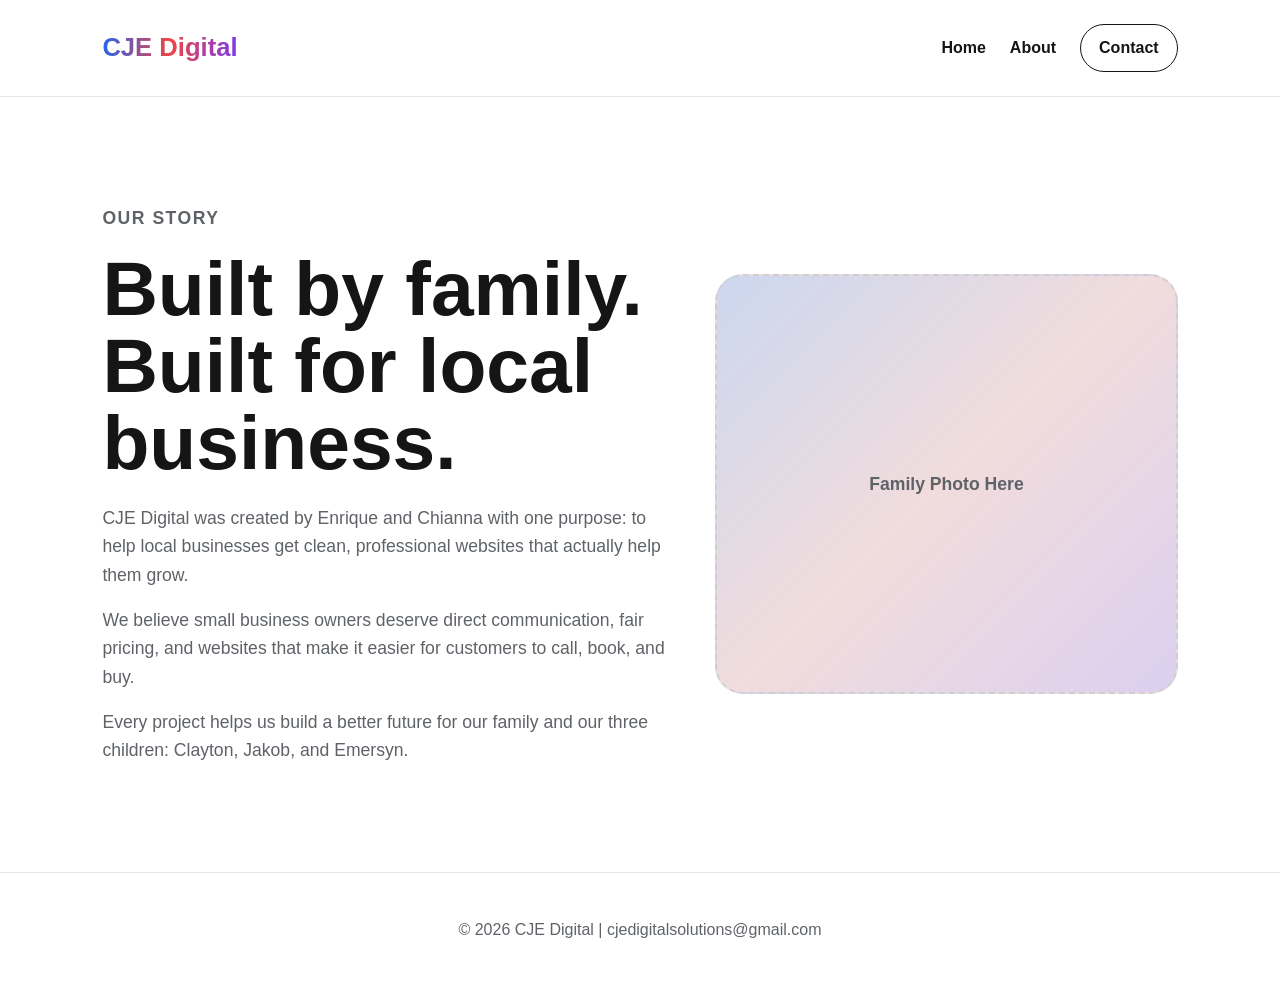
==== about.html @ 1e723944 "framework done" ====
<!DOCTYPE html>
<html lang="en">
<head>
  <meta charset="UTF-8" />
  <meta name="viewport" content="width=device-width, initial-scale=1.0" />
  <title>About | CJE Digital</title>
  <link rel="stylesheet" href="styles.css" />
</head>
<body>
  <header class="site-header">
    <a href="index.html" class="logo">CJE Digital</a>
    <nav>
      <a href="index.html">Home</a>
      <a href="about.html">About</a>
      <a href="contact.html" class="nav-button">Contact</a>
    </nav>
  </header>

  <main>
    <section class="page-section two-column">
      <div>
        <p class="eyebrow">Our story</p>
        <h1>Built by family. Built for local business.</h1>
        <p>
          CJE Digital was created by Enrique and Chianna with one purpose:
          to help local businesses get clean, professional websites that actually help them grow.
        </p>
        <p>
          We believe small business owners deserve direct communication, fair pricing,
          and websites that make it easier for customers to call, book, and buy.
        </p>
        <p>
          Every project helps us build a better future for our family and our three children:
          Clayton, Jakob, and Emersyn.
        </p>
      </div>

      <div class="photo-placeholder">
        <p>Family Photo Here</p>
      </div>
    </section>
  </main>

  <footer>
    <p>© 2026 CJE Digital | cjedigitalsolutions@gmail.com</p>
  </footer>
</body>
</html>
---- styles.css ----
:root {
  --dark: #151515;
  --gray: #5f6368;
  --light: #f7f7f7;
  --white: #ffffff;
  --border: #e6e6e6;
  --blue: #2563eb;
  --red: #ef4444;
  --purple: #7c3aed;
}

* {
  box-sizing: border-box;
}

body {
  margin: 0;
  font-family: Arial, Helvetica, sans-serif;
  color: var(--dark);
  background: var(--white);
  line-height: 1.6;
}

.site-header {
  width: 100%;
  padding: 24px 8%;
  display: flex;
  justify-content: space-between;
  align-items: center;
  border-bottom: 1px solid var(--border);
  background: var(--white);
}

.logo {
  font-size: 1.6rem;
  font-weight: 800;
  text-decoration: none;
  background: linear-gradient(90deg, var(--blue), var(--red), var(--purple));
  -webkit-background-clip: text;
  -webkit-text-fill-color: transparent;
}

nav {
  display: flex;
  align-items: center;
  gap: 24px;
}

nav a {
  color: var(--dark);
  text-decoration: none;
  font-weight: 600;
}

.nav-button {
  padding: 10px 18px;
  border: 1px solid var(--dark);
  border-radius: 999px;
}

.hero {
  min-height: 75vh;
  display: flex;
  align-items: center;
  padding: 80px 8%;
  background:
    radial-gradient(circle at top right, rgba(124, 58, 237, 0.12), transparent 30%),
    radial-gradient(circle at bottom left, rgba(37, 99, 235, 0.12), transparent 35%),
    var(--white);
}

.hero-content {
  max-width: 760px;
}

.eyebrow {
  color: var(--purple);
  font-weight: 800;
  text-transform: uppercase;
  letter-spacing: 1.5px;
  font-size: 0.85rem;
}

h1 {
  font-size: clamp(2.5rem, 6vw, 5rem);
  line-height: 1;
  margin: 10px 0 24px;
}

h2 {
  font-size: clamp(2rem, 4vw, 3rem);
  line-height: 1.1;
  margin-bottom: 16px;
}

h3 {
  margin-top: 0;
  font-size: 1.3rem;
}

.hero-text,
.page-section p,
.cta p {
  font-size: 1.1rem;
  color: var(--gray);
  max-width: 650px;
}

.hero-buttons {
  margin-top: 32px;
  display: flex;
  gap: 16px;
  flex-wrap: wrap;
}

.button {
  display: inline-block;
  padding: 14px 22px;
  border-radius: 999px;
  font-weight: 800;
  text-decoration: none;
  border: none;
  cursor: pointer;
}

.primary {
  color: var(--white);
  background: linear-gradient(90deg, var(--blue), var(--red), var(--purple));
}

.secondary {
  color: var(--dark);
  border: 1px solid var(--dark);
  background: transparent;
}

.services {
  padding: 80px 8%;
  background: var(--light);
}

.service-grid {
  display: grid;
  grid-template-columns: repeat(3, 1fr);
  gap: 22px;
  margin-top: 32px;
}

.card {
  background: var(--white);
  padding: 32px;
  border-radius: 20px;
  border: 1px solid var(--border);
}

.card p {
  color: var(--gray);
}

.cta {
  padding: 80px 8%;
  text-align: center;
}

.cta p {
  margin: 0 auto 28px;
}

.page-section {
  padding: 90px 8%;
}

.two-column {
  display: grid;
  grid-template-columns: 1.1fr 0.9fr;
  gap: 48px;
  align-items: center;
}

.photo-placeholder {
  min-height: 420px;
  border-radius: 28px;
  background:
    linear-gradient(135deg, rgba(37, 99, 235, 0.18), rgba(239, 68, 68, 0.12), rgba(124, 58, 237, 0.18)),
    #f1f1f1;
  border: 2px dashed #cfcfcf;
  display: flex;
  align-items: center;
  justify-content: center;
  color: var(--gray);
  font-weight: 800;
}

.contact-section {
  display: grid;
  grid-template-columns: 0.9fr 1.1fr;
  gap: 48px;
  align-items: start;
}

.contact-form {
  background: var(--light);
  padding: 32px;
  border-radius: 24px;
  border: 1px solid var(--border);
}

.contact-form label {
  display: block;
  font-weight: 800;
  margin-bottom: 18px;
}

input,
textarea {
  width: 100%;
  margin-top: 8px;
  padding: 14px;
  border-radius: 12px;
  border: 1px solid #d6d6d6;
  font: inherit;
}

footer {
  padding: 28px 8%;
  text-align: center;
  border-top: 1px solid var(--border);
  color: var(--gray);
}

@media (max-width: 800px) {
  .site-header {
    flex-direction: column;
    gap: 18px;
  }

  nav {
    gap: 16px;
    flex-wrap: wrap;
    justify-content: center;
  }

  .hero {
    min-height: auto;
    padding: 64px 8%;
  }

  .service-grid,
  .two-column,
  .contact-section {
    grid-template-columns: 1fr;
  }

  .photo-placeholder {
    min-height: 300px;
  }
}
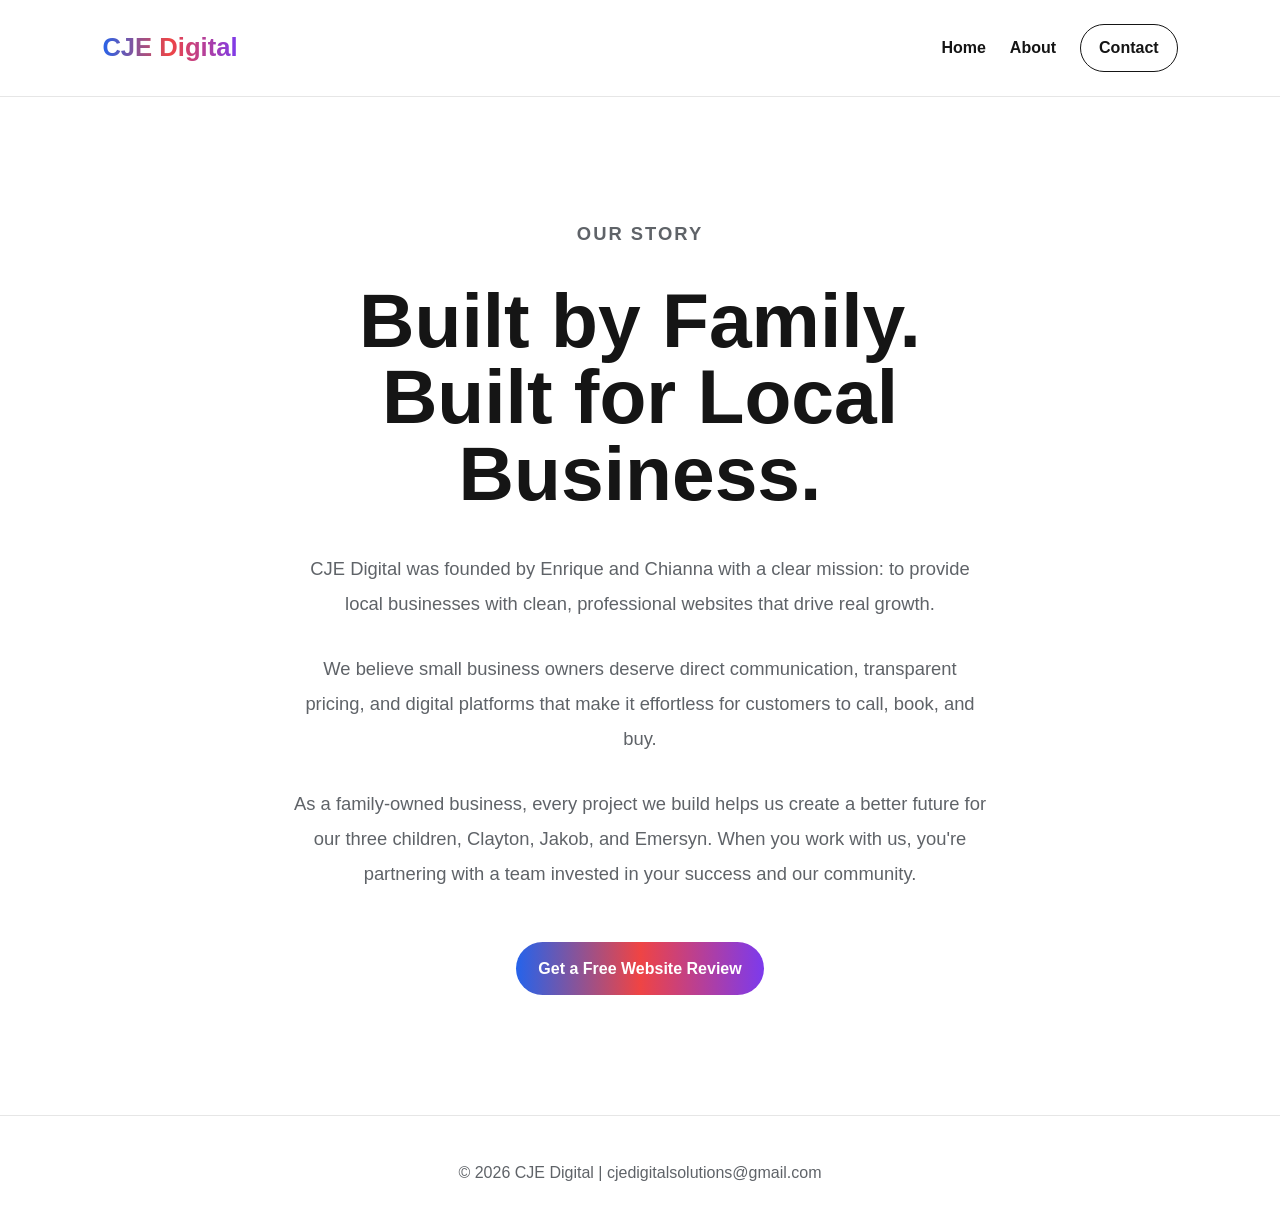
==== commit 70a923f6: "updated about me" ====
--- a/about.html
+++ b/about.html
@@ -9,6 +9,7 @@
 <body>
   <header class="site-header">
     <a href="index.html" class="logo">CJE Digital</a>
+
     <nav>
       <a href="index.html">Home</a>
       <a href="about.html">About</a>
@@ -17,26 +18,31 @@
   </header>
 
   <main>
-    <section class="page-section two-column">
-      <div>
-        <p class="eyebrow">Our story</p>
-        <h1>Built by family. Built for local business.</h1>
-        <p>
-          CJE Digital was created by Enrique and Chianna with one purpose:
-          to help local businesses get clean, professional websites that actually help them grow.
-        </p>
-        <p>
-          We believe small business owners deserve direct communication, fair pricing,
-          and websites that make it easier for customers to call, book, and buy.
-        </p>
-        <p>
-          Every project helps us build a better future for our family and our three children:
-          Clayton, Jakob, and Emersyn.
-        </p>
-      </div>
+    <section class="page-section about-page">
+      <p class="eyebrow">Our Story</p>
 
-      <div class="photo-placeholder">
-        <p>Family Photo Here</p>
+      <h1>Built by Family. Built for Local Business.</h1>
+
+      <p>
+        CJE Digital was founded by Enrique and Chianna with a clear mission:
+        to provide local businesses with clean, professional websites that drive real growth.
+      </p>
+
+      <p>
+        We believe small business owners deserve direct communication, transparent pricing,
+        and digital platforms that make it effortless for customers to call, book, and buy.
+      </p>
+
+      <p>
+        As a family-owned business, every project we build helps us create a better future
+        for our three children, Clayton, Jakob, and Emersyn. When you work with us,
+        you're partnering with a team invested in your success and our community.
+      </p>
+
+      <div class="about-cta">
+        <a href="contact.html" class="button primary">
+          Get a Free Website Review
+        </a>
       </div>
     </section>
   </main>
--- a/styles.css
+++ b/styles.css
@@ -77,8 +77,10 @@
   color: var(--purple);
   font-weight: 800;
   text-transform: uppercase;
-  letter-spacing: 1.5px;
+  letter-spacing: 2px;
   font-size: 0.85rem;
+  text-align: center;
+  margin-bottom: 15px;
 }
 
 h1 {
@@ -167,28 +169,29 @@
 }
 
 .page-section {
-  padding: 90px 8%;
-}
-
-.two-column {
-  display: grid;
-  grid-template-columns: 1.1fr 0.9fr;
-  gap: 48px;
-  align-items: center;
-}
-
-.photo-placeholder {
-  min-height: 420px;
-  border-radius: 28px;
-  background:
-    linear-gradient(135deg, rgba(37, 99, 235, 0.18), rgba(239, 68, 68, 0.12), rgba(124, 58, 237, 0.18)),
-    #f1f1f1;
-  border: 2px dashed #cfcfcf;
-  display: flex;
-  align-items: center;
-  justify-content: center;
-  color: var(--gray);
-  font-weight: 800;
+  padding: 120px 8%;
+}
+
+.about-page {
+  max-width: 900px;
+  margin: auto;
+  text-align: center;
+}
+
+.about-page h1 {
+  margin-bottom: 40px;
+}
+
+.about-page p {
+  max-width: 750px;
+  margin: 0 auto 30px;
+  font-size: 1.15rem;
+  color: var(--gray);
+  line-height: 1.9;
+}
+
+.about-cta {
+  margin-top: 50px;
 }
 
 .contact-section {
@@ -246,12 +249,11 @@
   }
 
   .service-grid,
-  .two-column,
   .contact-section {
     grid-template-columns: 1fr;
   }
 
-  .photo-placeholder {
-    min-height: 300px;
+  .page-section {
+    padding: 80px 8%;
   }
 }
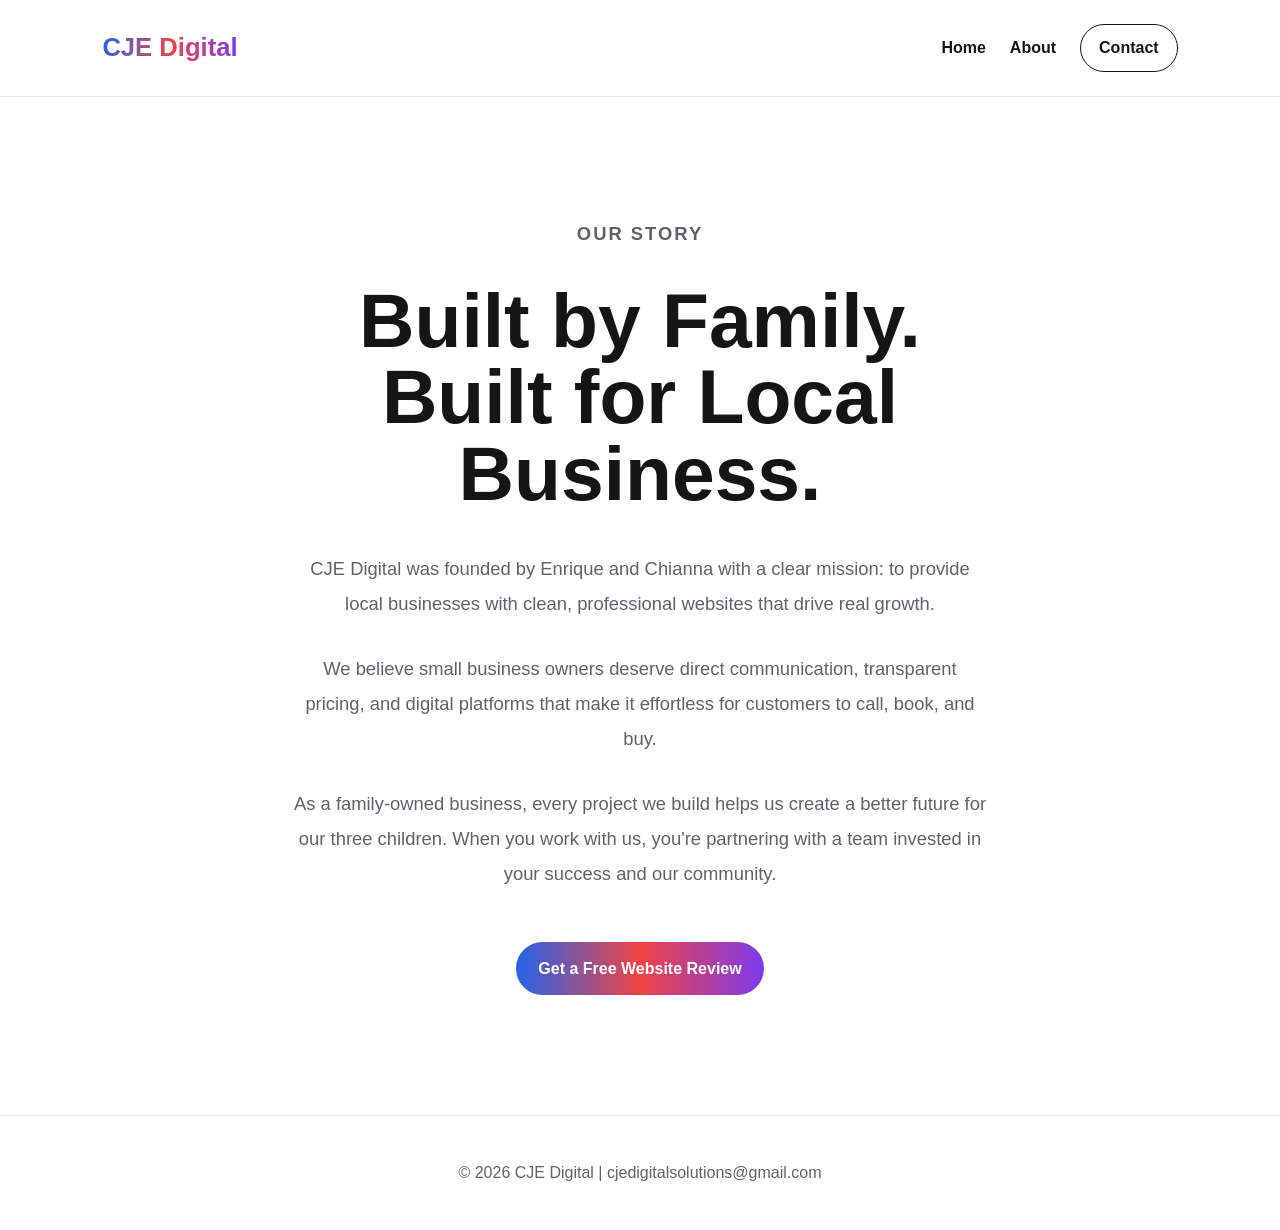
==== commit 6057d4b1: "removed kids names" ====
--- a/about.html
+++ b/about.html
@@ -35,8 +35,7 @@
 
       <p>
         As a family-owned business, every project we build helps us create a better future
-        for our three children, Clayton, Jakob, and Emersyn. When you work with us,
-        you're partnering with a team invested in your success and our community.
+        for our three children. When you work with us, you're partnering with a team invested in your success and our community.
       </p>
 
       <div class="about-cta">
